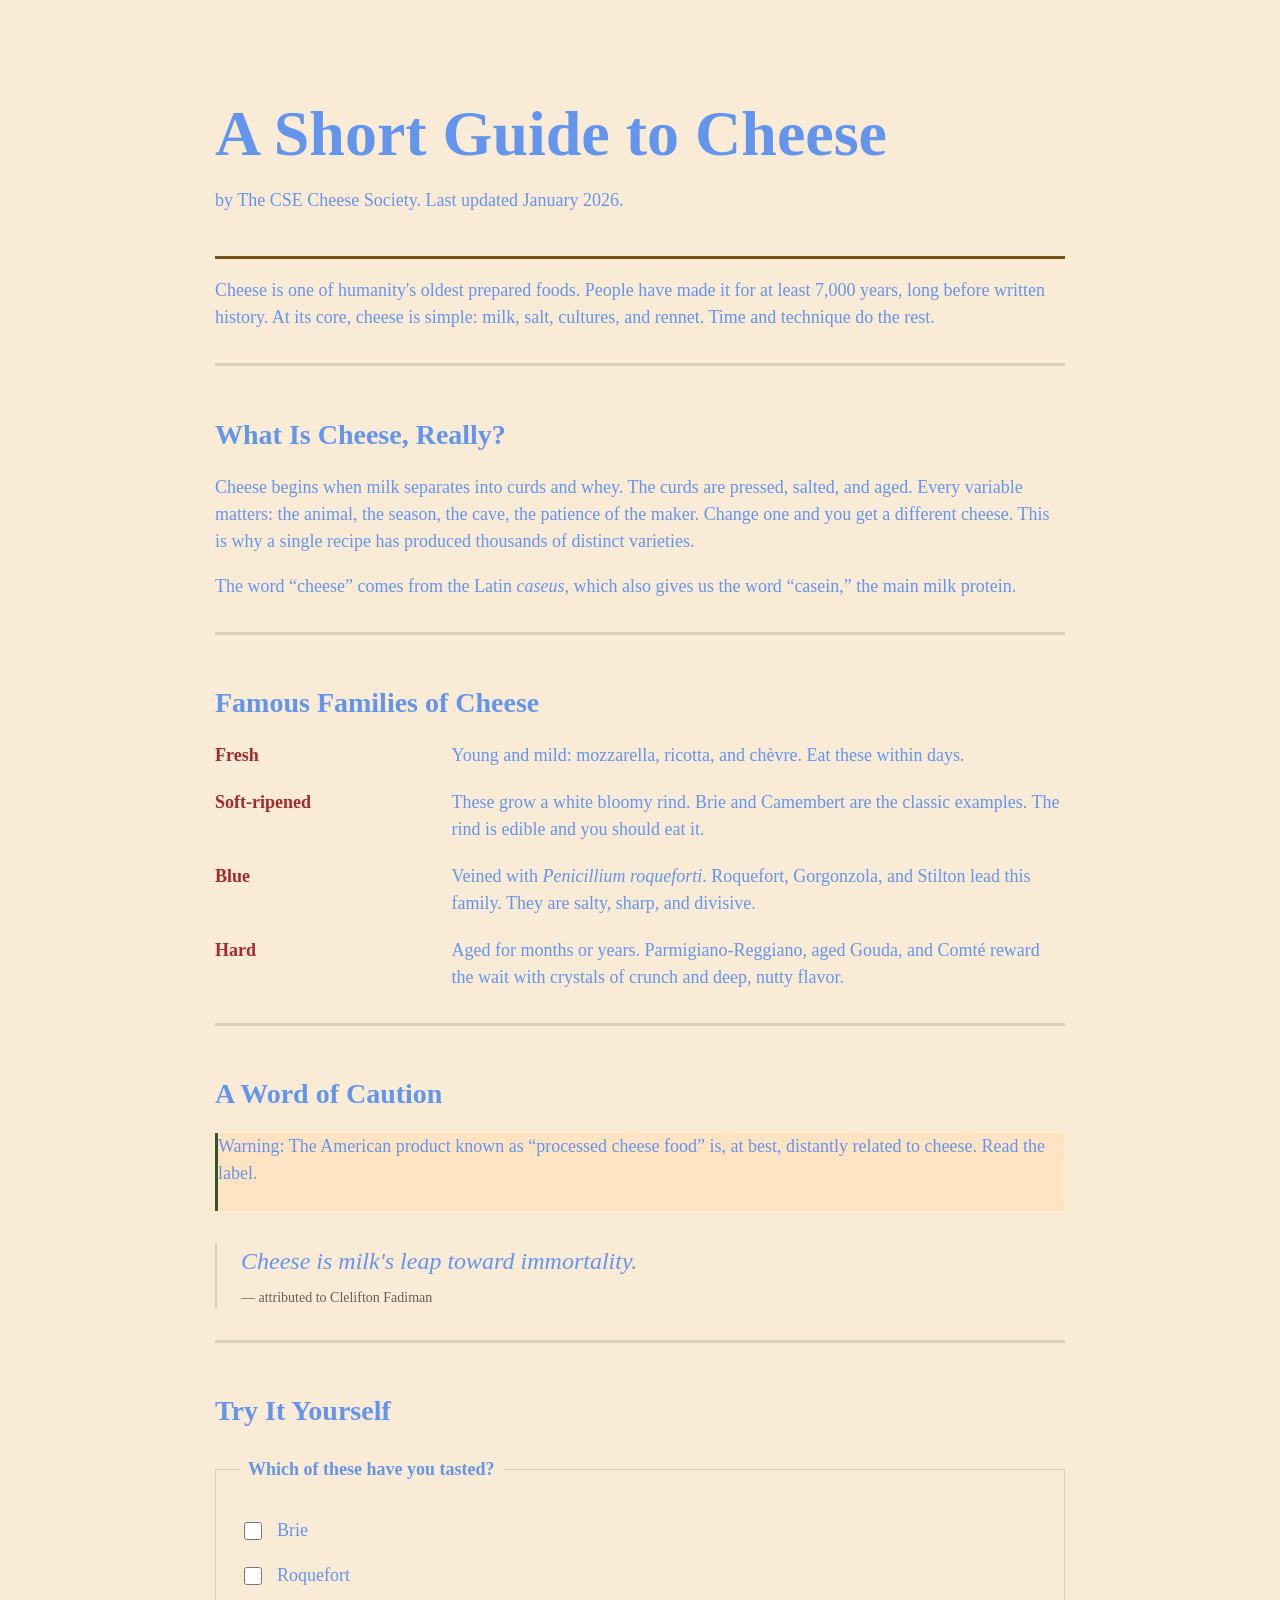
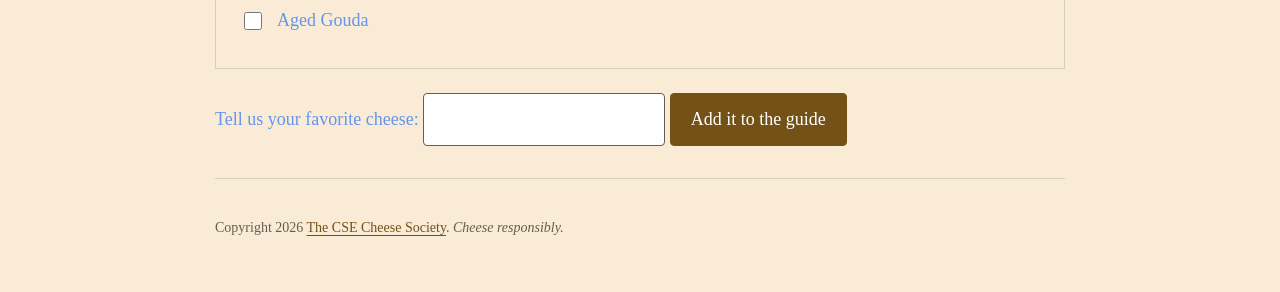
==== part1/cheese.html @ db393690 "Add Homework 3 cheese exercise and progress README" ====
<!DOCTYPE html>
<html lang="en">
<head>
  <meta charset="UTF-8">
  <meta name="viewport" content="width=device-width, initial-scale=1">
  <title>A Short Guide to Cheese</title>
  <link rel="stylesheet" href="cheese.css">
</head>
<body>
  <header>
    <h1>A Short Guide to Cheese</h1>
    <p>by The CSE Cheese Society. Last updated <time datetime="2026-01">January 2026</time>.</p>
  </header>

  <main>
    <article>
      <p>Cheese is one of humanity's oldest prepared foods. People have made
      it for at least 7,000 years, long before written history. At its core,
      cheese is simple: milk, salt, cultures, and rennet. Time and technique
      do the rest.</p>

      <section>
        <h2>What Is Cheese, Really?</h2>
        <p>Cheese begins when milk separates into curds and whey. The curds
        are pressed, salted, and aged. Every variable matters: the animal,
        the season, the cave, the patience of the maker. Change one and you
        get a different cheese. This is why a single recipe has produced
        thousands of distinct varieties.</p>
        <p>The word <q>cheese</q> comes from the Latin
        <span class="latin" lang="la">caseus</span>, which also gives us the word
        <q>casein,</q> the main milk protein.</p>
      </section>

      <section>
        <h2>Famous Families of Cheese</h2>

        <dl>
          <dt>Fresh</dt>
          <dd>Young and mild: mozzarella, ricotta, and
          <span lang="fr">chèvre</span>. Eat these within days.</dd>

          <dt>Soft-ripened</dt>
          <dd>These grow a white bloomy rind. Brie and Camembert are the
          classic examples. The rind is edible and you should eat it.</dd>

          <dt>Blue</dt>
          <dd>Veined with <span class="latin" lang="la">Penicillium
          roqueforti</span>. Roquefort, Gorgonzola, and Stilton lead this
          family. They are salty, sharp, and divisive.</dd>

          <dt>Hard</dt>
          <dd>Aged for months or years. Parmigiano-Reggiano, aged Gouda,
          and <span lang="fr">Comté</span> reward the wait with crystals
          of crunch and deep, nutty flavor.</dd>
        </dl>
      </section>

      <section>
        <h2>A Word of Caution</h2>
        <p id="warning">Warning: The American product known as
        <q>processed cheese food</q> is, at best, distantly related to
        cheese. Read the label.</p>

        <blockquote>
          <p>Cheese is milk's leap toward immortality.</p>
          <footer>— attributed to Clelifton Fadiman</footer>
        </blockquote>
      </section>

      <section>
        <h2>Try It Yourself</h2>
        <form>
          <fieldset>
            <legend>Which of these have you tasted?</legend>
            <p><input type="checkbox" id="c-brie" name="tasted" value="brie">
               <label for="c-brie">Brie</label></p>
 
               <p><input type="checkbox" id="c-roquefort" name="tasted" value="roquefort">
               <label for="c-roquefort">Roquefort</label></p>
            <p><input type="checkbox" id="c-gouda" name="tasted" value="gouda">
               <label for="c-gouda">Aged Gouda</label></p>
          </fieldset>
          <p>
            <label for="fav">Tell us your favorite cheese:</label>
            <input type="text" id="fav" name="favorite">
            <button type="submit">Add it to the guide</button>
          </p>
        </form>
      </section>
    </article>
  </main>
  <footer>
    <p>Copyright 2026 <a href="https://example.com/cheese-society">The CSE
    Cheese Society</a>. <em>Cheese responsibly.</em></p>
  </footer>
</body>
</html>
---- part1/cheese.css ----
:root{
  --accent:#745117;
}

body{
  background-color:antiquewhite;
  color: cornflowerblue;
  font-family: Georgia, 'Times New Roman', Times, serif;
  font-size: 18px;
  line-height:  1.5;
}

body > header,
main,
body >footer{
  width: 90%;
  max-width: 850px;
  margin-left: auto;
  margin-right: auto;
}

h1{
  font-size: 64px;
  line-height: 1.1;
  margin-bottom: 16px;
}

body > header{
  padding-bottom: 24px;
  padding-top: 48px;
  border-bottom: 3px solid var(--accent) ;
}

section{
  margin-top: 32px;
  padding-top: 24px;
  border-top: 3px solid #d9cfb9;

}

h2{
  font-size: 28px;
  margin-bottom: 16px;
}

.latin{
  font-style: italic;

}

#warning{
  background-color: bisque;
  padding-bottom: 24px;
  border-left: 3px solid #345623;
}

dl{
  display: grid;
  grid-template-columns: 1fr 3fr;
  gap: 20px 32px;
}

dt{
  font-weight: bold;
  color: brown;
}

dd{
  margin: 0;
}

blockquote{
  margin: 32px 0;
  padding-left: 24px;
  border-left: 2px solid #d9cfb9;
}
blockquote p{
  font-size: 24px;
  font-style: italic;
  margin-bottom: 8px;
}

blockquote footer{
  font-size: 14px;
  color: #655e50;
}

fieldset{
  margin: 24px 0;
  padding: 16px 24px;
  border: 1px solid #d9cfb9;

}

legend{
  padding: 0 8px;
  font-weight: bold;

}

fieldset p{
  display: flex;
  align-items: center;
  gap: 12px;
}

input[type="checkbox"]{
  width: 18px;
  height: 18px;
  accent-color: var(--accent);
}

input[type="text"]{
  padding: 12px;
  border: 1px solid #655e50;
  border-radius: 4px;
  font: inherit;
}

button{
  padding: 12px 20px;
  border: 1px solid var(--accent);
  border-radius: 4px;
  background-color: var(--accent);
  color: white;
  font: inherit;
  cursor: pointer;
}

button:hover{
  background-color: #302c24;
  border-color: #302c24;
}

:focus-visible{
  outline: 3px solid #185d77;
  outline-offset: 4px;
}

@media(max-width: 600px){
  h1{
    font-size: 40px;
  }

  dl{
    grid-template-columns: 1fr;
    gap: 8px;
  }

  dd + dt {
    margin-top: 16px;

  }

  input[type="text"],
  button{
    box-sizing: border-box;
    width: 100%;
    margin-top: 8px;
  }
}

body > footer{
  margin-top: 32px;
  padding-top: 24px;
  padding-bottom: 32px;
  border-top: 1px solid #d9cfb9;
  font-size: 14px;
  color: #655e50;

}

a{
  color: var(--accent);
  text-underline-offset: 3px;

}

a:hover{
  text-decoration-thickness: 2px;
}
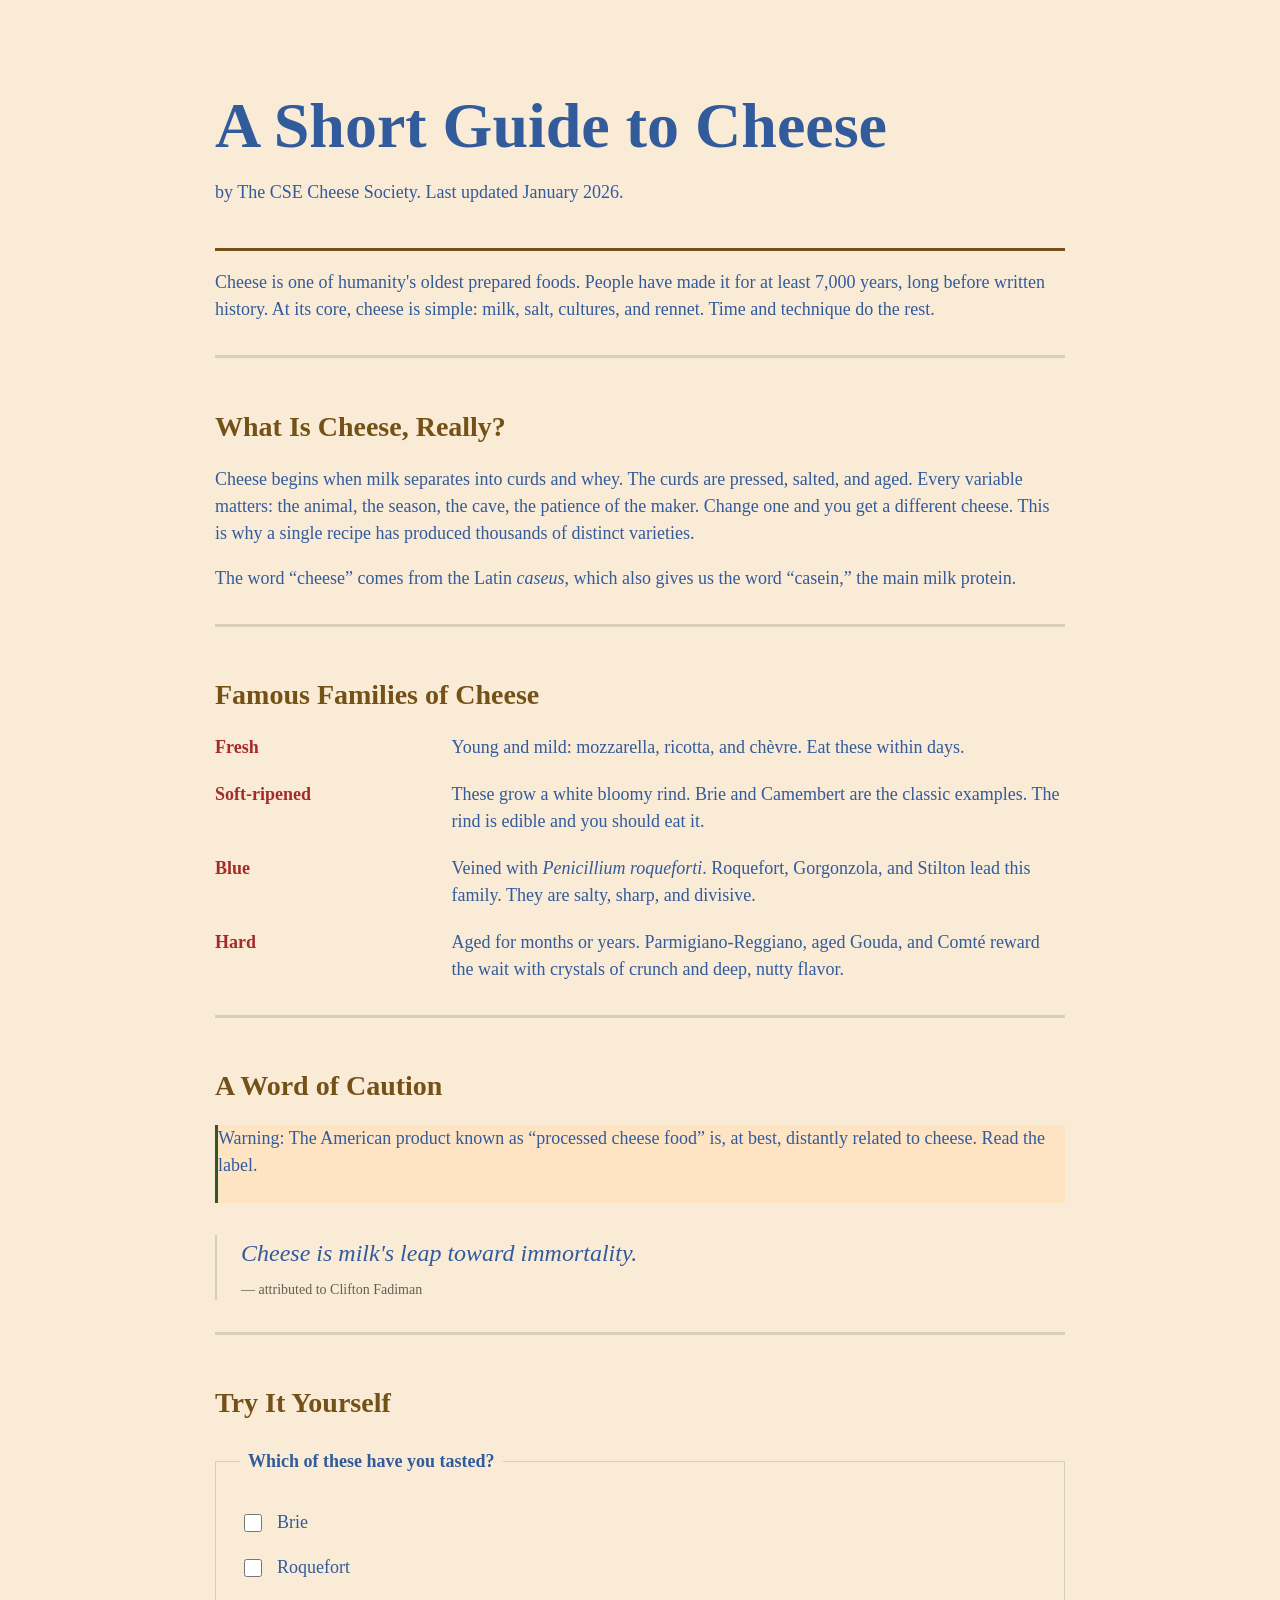
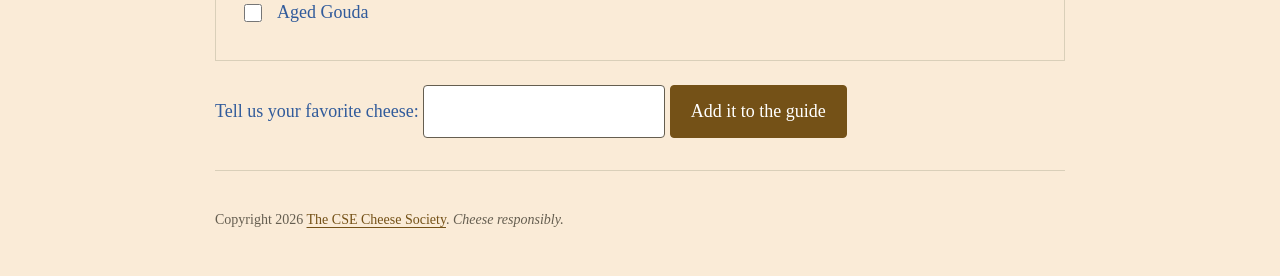
==== commit 467b6993: "Style the HW2 portfolio for Homework 3 and complete submission metadata" ====
--- a/part1/cheese.html
+++ b/part1/cheese.html
@@ -63,7 +63,7 @@
 
         <blockquote>
           <p>Cheese is milk's leap toward immortality.</p>
-          <footer>— attributed to Clelifton Fadiman</footer>
+          <footer>— attributed to Clifton Fadiman</footer>
         </blockquote>
       </section>
 
--- a/part1/cheese.css
+++ b/part1/cheese.css
@@ -1,10 +1,13 @@
+/* Binteng Tan — https://github.com/b7tan-cpu/cse134-hw3 */
 :root{
   --accent:#745117;
 }
 
 body{
+  margin: 0;
+  padding-inline: 0.5rem;
   background-color:antiquewhite;
-  color: cornflowerblue;
+  color: #315b9b;
   font-family: Georgia, 'Times New Roman', Times, serif;
   font-size: 18px;
   line-height:  1.5;
@@ -20,7 +23,7 @@
 }
 
 h1{
-  font-size: 64px;
+  font-size: 4rem;
   line-height: 1.1;
   margin-bottom: 16px;
 }
@@ -39,8 +42,9 @@
 }
 
 h2{
-  font-size: 28px;
+  font-size: 1.75rem;
   margin-bottom: 16px;
+  color: #655e50;
 }
 
 .latin{
@@ -132,6 +136,7 @@
   border-color: #302c24;
 }
 
+:focus,
 :focus-visible{
   outline: 3px solid #185d77;
   outline-offset: 4px;
@@ -139,7 +144,7 @@
 
 @media(max-width: 600px){
   h1{
-    font-size: 40px;
+    font-size: 2.5rem;
   }
 
   dl{
@@ -178,4 +183,10 @@
 
 a:hover{
   text-decoration-thickness: 2px;
-}+}
+
+/* Same selector and specificity as the earlier h2 rule: this later
+   color wins by source order in the cascade, without !important. */
+h2 {
+  color: var(--accent);
+}
